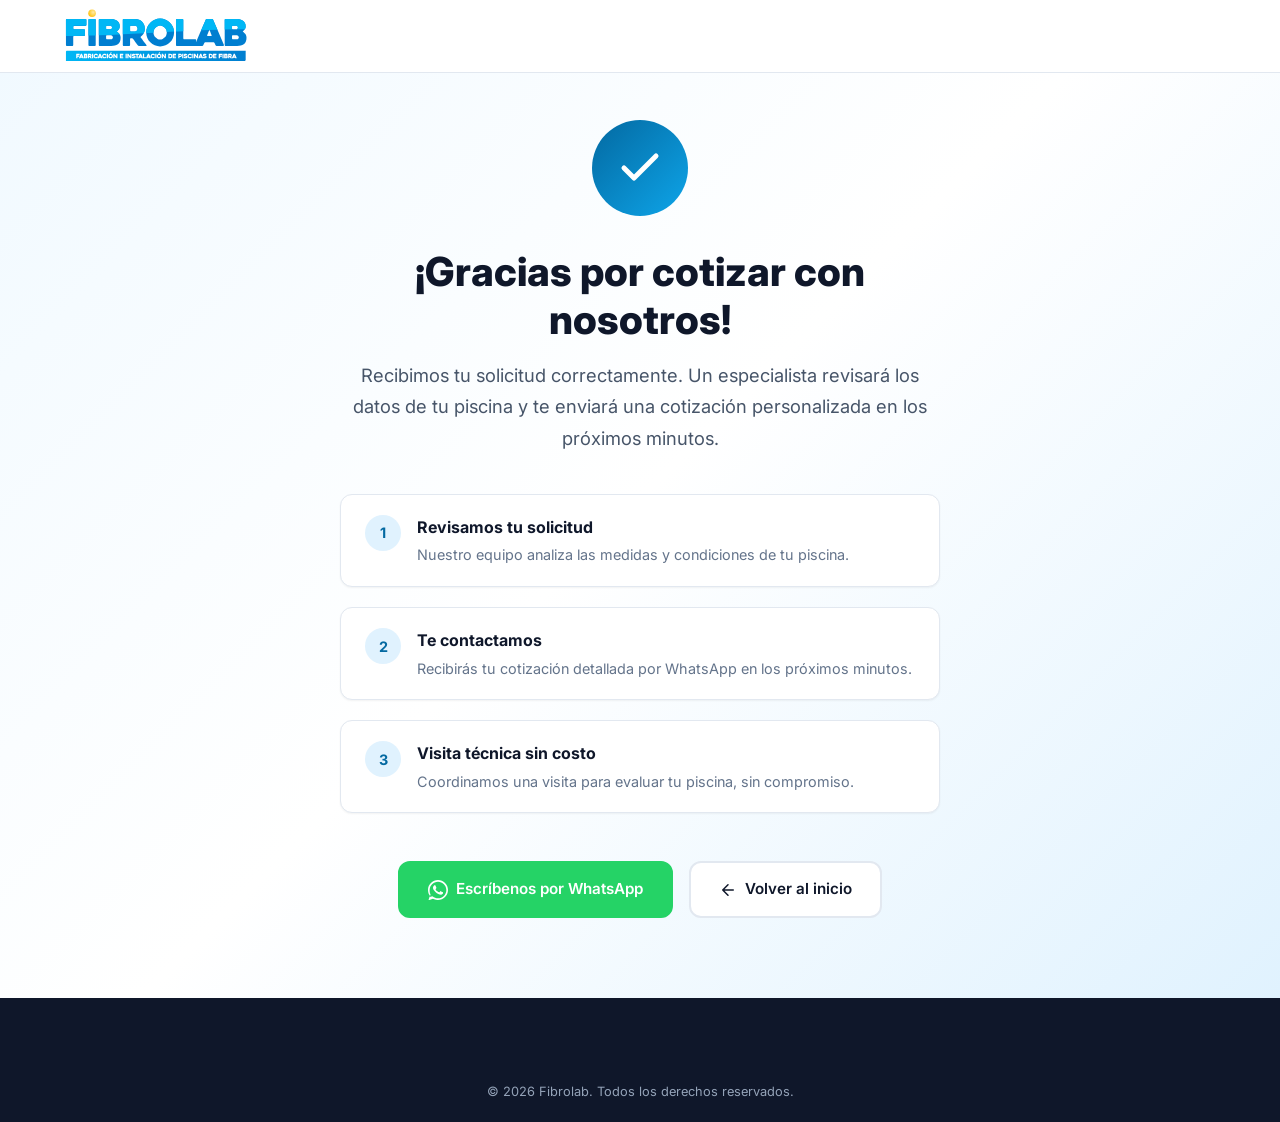
==== thank-you.html @ bc446728 "Add thank-you page and redirect form submission - Create thank-you.html with branded confirmation pa" ====
<!DOCTYPE html>
<html lang="es">
<head>
    <meta charset="UTF-8">
    <meta name="viewport" content="width=device-width, initial-scale=1.0">
    <title>Gracias por tu cotización | Fibrolab Chile</title>
    <meta name="robots" content="noindex, nofollow">

    <!-- Favicon -->
    <link rel="icon" type="image/svg+xml" href="logo.svg">

    <link rel="preconnect" href="https://fonts.googleapis.com">
    <link rel="preconnect" href="https://fonts.gstatic.com" crossorigin>
    <link href="https://fonts.googleapis.com/css2?family=Inter:wght@400;500;600;700;800;900&display=swap" rel="stylesheet">
    <link rel="stylesheet" href="styles.css">

    <style>
        .thank-you-page {
            min-height: 100vh;
            display: flex;
            flex-direction: column;
        }

        .thank-you-hero {
            flex: 1;
            display: flex;
            align-items: center;
            justify-content: center;
            padding: 120px 24px 80px;
            background: linear-gradient(135deg, var(--primary-50) 0%, var(--white) 50%, var(--primary-100) 100%);
            text-align: center;
        }

        .thank-you-content {
            max-width: 600px;
        }

        .thank-you-icon {
            width: 96px;
            height: 96px;
            background: linear-gradient(135deg, var(--primary), var(--primary-light));
            border-radius: 50%;
            display: flex;
            align-items: center;
            justify-content: center;
            margin: 0 auto 32px;
            animation: scaleIn 0.5s ease-out;
        }

        .thank-you-icon svg {
            width: 48px;
            height: 48px;
            color: var(--white);
        }

        .thank-you-content h1 {
            font-size: 2.5rem;
            font-weight: 800;
            color: var(--dark);
            margin-bottom: 16px;
            line-height: 1.2;
        }

        .thank-you-content .subtitle {
            font-size: 1.15rem;
            color: var(--gray-600);
            line-height: 1.7;
            margin-bottom: 40px;
        }

        .thank-you-steps {
            display: flex;
            flex-direction: column;
            gap: 20px;
            text-align: left;
            margin-bottom: 48px;
        }

        .thank-you-step {
            display: flex;
            align-items: flex-start;
            gap: 16px;
            background: var(--white);
            padding: 20px 24px;
            border-radius: var(--radius);
            box-shadow: var(--shadow-sm);
            border: 1px solid var(--gray-200);
        }

        .step-number {
            width: 36px;
            height: 36px;
            min-width: 36px;
            background: var(--primary-100);
            color: var(--primary);
            border-radius: 50%;
            display: flex;
            align-items: center;
            justify-content: center;
            font-weight: 700;
            font-size: 0.9rem;
        }

        .step-text h3 {
            font-size: 1rem;
            font-weight: 700;
            color: var(--dark);
            margin-bottom: 4px;
        }

        .step-text p {
            font-size: 0.9rem;
            color: var(--gray-500);
            line-height: 1.5;
        }

        .thank-you-actions {
            display: flex;
            gap: 16px;
            justify-content: center;
            flex-wrap: wrap;
        }

        .btn-outline {
            display: inline-flex;
            align-items: center;
            gap: 8px;
            padding: 14px 28px;
            border-radius: var(--radius);
            font-weight: 600;
            font-size: 0.95rem;
            text-decoration: none;
            transition: all 0.2s;
            border: 2px solid var(--gray-200);
            color: var(--dark);
            background: var(--white);
        }

        .btn-outline:hover {
            border-color: var(--primary);
            color: var(--primary);
            box-shadow: var(--shadow);
        }

        .btn-whatsapp {
            display: inline-flex;
            align-items: center;
            gap: 8px;
            padding: 14px 28px;
            border-radius: var(--radius);
            font-weight: 600;
            font-size: 0.95rem;
            text-decoration: none;
            transition: all 0.2s;
            background: #25D366;
            color: var(--white);
            border: 2px solid #25D366;
        }

        .btn-whatsapp:hover {
            background: #1fb855;
            border-color: #1fb855;
            box-shadow: var(--shadow);
        }

        @keyframes scaleIn {
            0% { transform: scale(0); opacity: 0; }
            100% { transform: scale(1); opacity: 1; }
        }

        @media (max-width: 768px) {
            .thank-you-hero { padding: 100px 20px 60px; }
            .thank-you-content h1 { font-size: 1.8rem; }
            .thank-you-content .subtitle { font-size: 1rem; }
            .thank-you-actions { flex-direction: column; }
            .thank-you-actions a { text-align: center; justify-content: center; }
        }
    </style>
</head>
<body>
    <div class="thank-you-page">
        <!-- Header -->
        <header class="header">
            <div class="container header-inner">
                <a href="/" class="logo">
                    <img src="logo.svg" alt="Fibrolab" class="logo-img">
                </a>
            </div>
        </header>

        <!-- Thank You Content -->
        <section class="thank-you-hero">
            <div class="thank-you-content">
                <div class="thank-you-icon">
                    <svg viewBox="0 0 24 24" fill="none" stroke="currentColor" stroke-width="2.5" stroke-linecap="round" stroke-linejoin="round">
                        <polyline points="20 6 9 17 4 12"/>
                    </svg>
                </div>

                <h1>¡Gracias por cotizar con nosotros!</h1>
                <p class="subtitle">Recibimos tu solicitud correctamente. Un especialista revisará los datos de tu piscina y te enviará una cotización personalizada en los próximos minutos.</p>

                <div class="thank-you-steps">
                    <div class="thank-you-step">
                        <div class="step-number">1</div>
                        <div class="step-text">
                            <h3>Revisamos tu solicitud</h3>
                            <p>Nuestro equipo analiza las medidas y condiciones de tu piscina.</p>
                        </div>
                    </div>
                    <div class="thank-you-step">
                        <div class="step-number">2</div>
                        <div class="step-text">
                            <h3>Te contactamos</h3>
                            <p>Recibirás tu cotización detallada por WhatsApp en los próximos minutos.</p>
                        </div>
                    </div>
                    <div class="thank-you-step">
                        <div class="step-number">3</div>
                        <div class="step-text">
                            <h3>Visita técnica sin costo</h3>
                            <p>Coordinamos una visita para evaluar tu piscina, sin compromiso.</p>
                        </div>
                    </div>
                </div>

                <div class="thank-you-actions">
                    <a href="https://wa.me/56982256792" target="_blank" rel="noopener" class="btn-whatsapp">
                        <svg width="20" height="20" viewBox="0 0 24 24" fill="currentColor"><path d="M17.472 14.382c-.297-.149-1.758-.867-2.03-.967-.273-.099-.471-.148-.67.15-.197.297-.767.966-.94 1.164-.173.199-.347.223-.644.075-.297-.15-1.255-.463-2.39-1.475-.883-.788-1.48-1.761-1.653-2.059-.173-.297-.018-.458.13-.606.134-.133.298-.347.446-.52.149-.174.198-.298.298-.497.099-.198.05-.371-.025-.52-.075-.149-.669-1.612-.916-2.207-.242-.579-.487-.5-.669-.51-.173-.008-.371-.01-.57-.01-.198 0-.52.074-.792.372-.272.297-1.04 1.016-1.04 2.479 0 1.462 1.065 2.875 1.213 3.074.149.198 2.096 3.2 5.077 4.487.709.306 1.262.489 1.694.625.712.227 1.36.195 1.871.118.571-.085 1.758-.719 2.006-1.413.248-.694.248-1.289.173-1.413-.074-.124-.272-.198-.57-.347z"/><path d="M12 0C5.373 0 0 5.373 0 12c0 2.625.846 5.059 2.284 7.034L.789 23.492a.5.5 0 00.611.611l4.458-1.495A11.952 11.952 0 0012 24c6.627 0 12-5.373 12-12S18.627 0 12 0zm0 22c-2.379 0-4.575-.83-6.3-2.213l-.44-.352-3.262 1.094 1.094-3.262-.352-.44A9.95 9.95 0 012 12C2 6.477 6.477 2 12 2s10 4.477 10 10-4.477 10-10 10z"/></svg>
                        Escríbenos por WhatsApp
                    </a>
                    <a href="/" class="btn-outline">
                        <svg width="18" height="18" viewBox="0 0 24 24" fill="none" stroke="currentColor" stroke-width="2" stroke-linecap="round" stroke-linejoin="round"><path d="M19 12H5M12 19l-7-7 7-7"/></svg>
                        Volver al inicio
                    </a>
                </div>
            </div>
        </section>

        <!-- Footer -->
        <footer class="footer">
            <div class="container">
                <div class="footer-bottom" style="border: none;">
                    <p>&copy; 2026 Fibrolab. Todos los derechos reservados.</p>
                </div>
            </div>
        </footer>
    </div>
</body>
</html>
---- styles.css ----
/* ===== Reset & Base ===== */
*, *::before, *::after {
    margin: 0;
    padding: 0;
    box-sizing: border-box;
}

:root {
    --primary: #0369a1;
    --primary-light: #0ea5e9;
    --primary-dark: #075985;
    --primary-50: #f0f9ff;
    --primary-100: #e0f2fe;
    --accent: #f97316;
    --accent-dark: #ea580c;
    --dark: #0f172a;
    --dark-light: #1e293b;
    --gray-50: #f8fafc;
    --gray-100: #f1f5f9;
    --gray-200: #e2e8f0;
    --gray-300: #cbd5e1;
    --gray-400: #94a3b8;
    --gray-500: #64748b;
    --gray-600: #475569;
    --gray-700: #334155;
    --gray-800: #1e293b;
    --white: #ffffff;
    --radius: 12px;
    --radius-lg: 20px;
    --shadow-sm: 0 1px 2px rgba(0,0,0,0.05);
    --shadow: 0 4px 6px -1px rgba(0,0,0,0.1), 0 2px 4px -2px rgba(0,0,0,0.1);
    --shadow-lg: 0 10px 15px -3px rgba(0,0,0,0.1), 0 4px 6px -4px rgba(0,0,0,0.1);
    --shadow-xl: 0 20px 25px -5px rgba(0,0,0,0.1), 0 8px 10px -6px rgba(0,0,0,0.1);
}

html {
    scroll-behavior: smooth;
    scroll-padding-top: 80px;
}

body {
    font-family: 'Inter', -apple-system, BlinkMacSystemFont, sans-serif;
    color: var(--dark);
    line-height: 1.6;
    background: var(--white);
    -webkit-font-smoothing: antialiased;
}

.container {
    max-width: 1200px;
    margin: 0 auto;
    padding: 0 24px;
}

img { max-width: 100%; height: auto; }
a { text-decoration: none; color: inherit; }

/* ===== Buttons ===== */
.btn {
    display: inline-flex;
    align-items: center;
    gap: 8px;
    padding: 14px 28px;
    background: var(--primary);
    color: var(--white);
    font-weight: 600;
    font-size: 0.95rem;
    border-radius: var(--radius);
    border: none;
    cursor: pointer;
    transition: all 0.2s ease;
    text-align: center;
    justify-content: center;
}

.btn:hover {
    background: var(--primary-dark);
    transform: translateY(-1px);
    box-shadow: var(--shadow-lg);
}

.btn-lg {
    padding: 16px 32px;
    font-size: 1.05rem;
}

.btn-sm {
    padding: 10px 20px;
    font-size: 0.875rem;
}

.btn-outline {
    background: transparent;
    border: 2px solid var(--white);
    color: var(--white);
}

.btn-outline:hover {
    background: rgba(255,255,255,0.1);
}

.btn-full { width: 100%; }

/* ===== Header ===== */
.header {
    position: fixed;
    top: 0;
    left: 0;
    right: 0;
    z-index: 100;
    background: rgba(255,255,255,0.95);
    backdrop-filter: blur(10px);
    border-bottom: 1px solid var(--gray-200);
    transition: box-shadow 0.3s;
}

.header.scrolled {
    box-shadow: var(--shadow);
}

.header-inner {
    display: flex;
    align-items: center;
    justify-content: space-between;
    height: 72px;
}

.logo {
    display: flex;
    align-items: center;
}

.logo-img {
    height: 56px;
    width: auto;
}

.logo-img-footer {
    height: 48px;
    filter: brightness(0) invert(1);
}

.nav {
    display: flex;
    align-items: center;
    gap: 32px;
}

.nav a {
    font-size: 0.9rem;
    font-weight: 500;
    color: var(--gray-600);
    transition: color 0.2s;
}

.nav a:hover {
    color: var(--primary);
}

.nav a.btn {
    color: var(--white);
}

.nav a.btn:hover {
    color: var(--white);
}

.mobile-menu-btn {
    display: none;
    flex-direction: column;
    gap: 5px;
    background: none;
    border: none;
    cursor: pointer;
    padding: 4px;
}

.mobile-menu-btn span {
    width: 24px;
    height: 2px;
    background: var(--dark);
    border-radius: 2px;
    transition: all 0.3s;
}

/* ===== Hero ===== */
.hero {
    position: relative;
    padding: 140px 0 80px;
    background: linear-gradient(135deg, var(--dark) 0%, var(--primary-dark) 100%);
    color: var(--white);
    overflow: hidden;
}

.hero-bg {
    position: absolute;
    inset: 0;
    background: url("data:image/svg+xml,%3Csvg width='60' height='60' viewBox='0 0 60 60' xmlns='http://www.w3.org/2000/svg'%3E%3Cg fill='none' fill-rule='evenodd'%3E%3Cg fill='%23ffffff' fill-opacity='0.03'%3E%3Ccircle cx='30' cy='30' r='2'/%3E%3C/g%3E%3C/g%3E%3C/svg%3E");
}

.hero-content {
    position: relative;
    max-width: 800px;
    text-align: center;
    margin: 0 auto;
}

.hero-badge {
    display: inline-flex;
    padding: 8px 20px;
    background: rgba(14,165,233,0.15);
    border: 1px solid rgba(14,165,233,0.3);
    border-radius: 100px;
    font-size: 0.85rem;
    font-weight: 600;
    color: var(--primary-light);
    margin-bottom: 24px;
}

.hero h1 {
    font-size: clamp(2.2rem, 5vw, 3.5rem);
    font-weight: 800;
    line-height: 1.15;
    margin-bottom: 20px;
    letter-spacing: -1px;
}

.highlight {
    background: linear-gradient(135deg, var(--primary-light), #38bdf8);
    -webkit-background-clip: text;
    -webkit-text-fill-color: transparent;
    background-clip: text;
}

.hero-subtitle {
    font-size: 1.15rem;
    color: rgba(255,255,255,0.8);
    max-width: 600px;
    margin: 0 auto 32px;
    line-height: 1.7;
}

.hero-ctas {
    display: flex;
    gap: 16px;
    justify-content: center;
    margin-bottom: 40px;
    flex-wrap: wrap;
}

.hero-trust {
    display: flex;
    gap: 32px;
    justify-content: center;
    flex-wrap: wrap;
}

.trust-item {
    display: flex;
    align-items: center;
    gap: 8px;
    font-size: 0.9rem;
    color: rgba(255,255,255,0.7);
}

.trust-item svg {
    color: var(--primary-light);
}

/* ===== Section Styles ===== */
.section-label {
    display: inline-block;
    font-size: 0.8rem;
    font-weight: 700;
    text-transform: uppercase;
    letter-spacing: 2px;
    color: var(--primary);
    margin-bottom: 12px;
}

.section-title {
    font-size: clamp(1.8rem, 3.5vw, 2.5rem);
    font-weight: 800;
    line-height: 1.2;
    margin-bottom: 16px;
    letter-spacing: -0.5px;
}

.section-subtitle {
    font-size: 1.05rem;
    color: var(--gray-500);
    max-width: 600px;
    margin: 0 auto;
}

/* ===== Problems ===== */
.problems {
    padding: 80px 0;
    background: var(--gray-50);
    text-align: center;
}

.problems-grid {
    display: grid;
    grid-template-columns: repeat(4, 1fr);
    gap: 24px;
    margin-top: 48px;
}

.problem-card {
    background: var(--white);
    padding: 32px 24px;
    border-radius: var(--radius);
    border: 1px solid var(--gray-200);
    transition: transform 0.2s, box-shadow 0.2s;
}

.problem-card:hover {
    transform: translateY(-4px);
    box-shadow: var(--shadow-lg);
}

.problem-icon {
    font-size: 2rem;
    margin-bottom: 16px;
}

.problem-card h3 {
    font-size: 1.05rem;
    font-weight: 700;
    margin-bottom: 8px;
}

.problem-card p {
    font-size: 0.9rem;
    color: var(--gray-500);
    line-height: 1.6;
}

/* ===== Solution ===== */
.solution {
    padding: 80px 0;
}

.solution-inner {
    display: grid;
    grid-template-columns: 1fr 1fr;
    gap: 64px;
    align-items: center;
}

.solution-desc {
    font-size: 1.05rem;
    color: var(--gray-500);
    margin-bottom: 28px;
    line-height: 1.7;
}

.solution-list {
    list-style: none;
    display: flex;
    flex-direction: column;
    gap: 16px;
    margin-bottom: 32px;
}

.solution-list li {
    display: flex;
    align-items: center;
    gap: 12px;
    font-size: 0.95rem;
    font-weight: 500;
}

.solution-list li svg {
    flex-shrink: 0;
}

/* Before/After */
.before-after {
    display: flex;
    align-items: center;
    gap: 16px;
}

.ba-card {
    flex: 1;
    padding: 28px 20px;
    border-radius: var(--radius);
    text-align: center;
}

.ba-card.before {
    background: #fef2f2;
    border: 1px solid #fecaca;
}

.ba-card.after {
    background: var(--primary-50);
    border: 1px solid #bae6fd;
}

.ba-label {
    font-size: 0.7rem;
    font-weight: 800;
    letter-spacing: 2px;
    margin-bottom: 16px;
    color: var(--gray-500);
}

.ba-content {
    display: flex;
    flex-direction: column;
    gap: 8px;
}

.ba-content span {
    font-size: 0.85rem;
    font-weight: 500;
    color: var(--gray-600);
}

.ba-icon {
    font-size: 1.8rem;
    font-weight: 800;
    margin-bottom: 8px;
}

.before .ba-icon { color: #ef4444; }
.after .ba-icon { color: #22c55e; }

.ba-arrow {
    font-size: 1.5rem;
    color: var(--gray-400);
    font-weight: 700;
    flex-shrink: 0;
}

/* ===== Gallery ===== */
.gallery {
    padding: 80px 0;
    text-align: center;
}

.gallery-grid {
    display: grid;
    grid-template-columns: repeat(3, 1fr);
    gap: 16px;
    margin-top: 48px;
}

.gallery-item {
    border-radius: var(--radius);
    overflow: hidden;
    aspect-ratio: 4/3;
    cursor: pointer;
    position: relative;
}

.gallery-item img {
    width: 100%;
    height: 100%;
    object-fit: cover;
    transition: transform 0.4s ease;
}

.gallery-item:hover img {
    transform: scale(1.05);
}

.gallery-item::after {
    content: '';
    position: absolute;
    inset: 0;
    background: linear-gradient(to top, rgba(0,0,0,0.3) 0%, transparent 50%);
    opacity: 0;
    transition: opacity 0.3s;
}

.gallery-item:hover::after {
    opacity: 1;
}

.gallery-cta {
    margin-top: 40px;
}

/* Gallery Lightbox */
.lightbox {
    display: none;
    position: fixed;
    inset: 0;
    background: rgba(0,0,0,0.9);
    z-index: 200;
    align-items: center;
    justify-content: center;
    padding: 24px;
}

.lightbox.active {
    display: flex;
}

.lightbox img {
    max-width: 90%;
    max-height: 85vh;
    border-radius: var(--radius);
    object-fit: contain;
}

.lightbox-close {
    position: absolute;
    top: 20px;
    right: 24px;
    width: 44px;
    height: 44px;
    background: rgba(255,255,255,0.1);
    border: none;
    border-radius: 50%;
    color: white;
    font-size: 1.5rem;
    cursor: pointer;
    display: flex;
    align-items: center;
    justify-content: center;
    transition: background 0.2s;
}

.lightbox-close:hover {
    background: rgba(255,255,255,0.2);
}

.lightbox-nav {
    position: absolute;
    top: 50%;
    transform: translateY(-50%);
    width: 48px;
    height: 48px;
    background: rgba(255,255,255,0.1);
    border: none;
    border-radius: 50%;
    color: white;
    font-size: 1.5rem;
    cursor: pointer;
    display: flex;
    align-items: center;
    justify-content: center;
    transition: background 0.2s;
}

.lightbox-nav:hover {
    background: rgba(255,255,255,0.2);
}

.lightbox-prev { left: 24px; }
.lightbox-next { right: 24px; }

@media (max-width: 768px) {
    .gallery-grid { grid-template-columns: repeat(2, 1fr); }
    .lightbox-nav { display: none; }
}

@media (max-width: 480px) {
    .gallery-grid { grid-template-columns: 1fr; }
}

/* ===== Benefits ===== */
.benefits {
    padding: 80px 0;
    background: var(--gray-50);
    text-align: center;
}

.benefits-grid {
    display: grid;
    grid-template-columns: repeat(3, 1fr);
    gap: 24px;
    margin-top: 48px;
}

.benefit-card {
    background: var(--white);
    padding: 36px 28px;
    border-radius: var(--radius);
    border: 1px solid var(--gray-200);
    text-align: left;
    transition: transform 0.2s, box-shadow 0.2s;
}

.benefit-card:hover {
    transform: translateY(-4px);
    box-shadow: var(--shadow-lg);
}

.benefit-icon {
    width: 56px;
    height: 56px;
    display: flex;
    align-items: center;
    justify-content: center;
    background: var(--primary-50);
    border-radius: 12px;
    color: var(--primary);
    margin-bottom: 20px;
}

.benefit-card h3 {
    font-size: 1.1rem;
    font-weight: 700;
    margin-bottom: 8px;
}

.benefit-card p {
    font-size: 0.9rem;
    color: var(--gray-500);
    line-height: 1.6;
}

/* ===== Process ===== */
.process {
    padding: 80px 0;
    text-align: center;
}

.process-timeline {
    max-width: 700px;
    margin: 48px auto 0;
    text-align: left;
}

.process-step {
    display: flex;
    gap: 24px;
    padding-bottom: 32px;
    position: relative;
}

.process-step:not(:last-child)::before {
    content: '';
    position: absolute;
    left: 23px;
    top: 48px;
    bottom: 0;
    width: 2px;
    background: var(--gray-200);
}

.step-number {
    width: 48px;
    height: 48px;
    min-width: 48px;
    background: var(--primary);
    color: var(--white);
    border-radius: 50%;
    display: flex;
    align-items: center;
    justify-content: center;
    font-weight: 800;
    font-size: 1.1rem;
    position: relative;
    z-index: 1;
}

.step-content h3 {
    font-size: 1.05rem;
    font-weight: 700;
    margin-bottom: 4px;
    padding-top: 2px;
}

.step-content p {
    font-size: 0.9rem;
    color: var(--gray-500);
    line-height: 1.6;
}

.process-cta {
    margin-top: 40px;
}

/* ===== Stats ===== */
.stats {
    padding: 60px 0;
    background: linear-gradient(135deg, var(--primary) 0%, var(--primary-dark) 100%);
    color: var(--white);
}

.stats-grid {
    display: grid;
    grid-template-columns: repeat(4, 1fr);
    gap: 32px;
    text-align: center;
}

.stat-number {
    font-size: 3rem;
    font-weight: 900;
    line-height: 1;
    margin-bottom: 4px;
}

.stat-label {
    font-size: 0.9rem;
    opacity: 0.8;
    font-weight: 500;
}

/* ===== Testimonials ===== */
.testimonials {
    padding: 80px 0;
    text-align: center;
}

.testimonials-grid {
    display: grid;
    grid-template-columns: repeat(3, 1fr);
    gap: 24px;
    margin-top: 48px;
}

.testimonial-card {
    background: var(--white);
    padding: 32px;
    border-radius: var(--radius);
    border: 1px solid var(--gray-200);
    text-align: left;
}

.stars {
    color: #f59e0b;
    font-size: 1.1rem;
    margin-bottom: 16px;
    letter-spacing: 2px;
}

.testimonial-card p {
    font-size: 0.95rem;
    color: var(--gray-600);
    line-height: 1.7;
    margin-bottom: 20px;
    font-style: italic;
}

.testimonial-author {
    display: flex;
    align-items: center;
    gap: 12px;
}

.author-avatar {
    width: 44px;
    height: 44px;
    border-radius: 50%;
    background: var(--primary-100);
    color: var(--primary);
    display: flex;
    align-items: center;
    justify-content: center;
    font-weight: 700;
    font-size: 0.85rem;
}

.testimonial-author strong {
    display: block;
    font-size: 0.9rem;
}

.testimonial-author span {
    font-size: 0.8rem;
    color: var(--gray-400);
}

/* ===== FAQ ===== */
.faq {
    padding: 80px 0;
    background: var(--gray-50);
    text-align: center;
}

.faq-list {
    max-width: 700px;
    margin: 48px auto 0;
    text-align: left;
}

.faq-item {
    border-bottom: 1px solid var(--gray-200);
}

.faq-question {
    width: 100%;
    display: flex;
    align-items: center;
    justify-content: space-between;
    gap: 16px;
    padding: 20px 0;
    background: none;
    border: none;
    cursor: pointer;
    font-size: 1rem;
    font-weight: 600;
    color: var(--dark);
    text-align: left;
    font-family: inherit;
    transition: color 0.2s;
}

.faq-question:hover {
    color: var(--primary);
}

.faq-question svg {
    flex-shrink: 0;
    transition: transform 0.3s;
    color: var(--gray-400);
}

.faq-item.active .faq-question svg {
    transform: rotate(180deg);
}

.faq-answer {
    max-height: 0;
    overflow: hidden;
    transition: max-height 0.3s ease;
}

.faq-answer p {
    padding: 0 0 20px;
    font-size: 0.9rem;
    color: var(--gray-500);
    line-height: 1.7;
}

.faq-item.active .faq-answer {
    max-height: 200px;
}

/* ===== Financing ===== */
.financing {
    padding: 80px 0;
}

.financing-inner {
    display: grid;
    grid-template-columns: 1fr 1fr;
    gap: 48px;
    align-items: center;
}

.financing-text h2 {
    font-size: clamp(1.6rem, 3vw, 2.2rem);
    font-weight: 800;
    margin-bottom: 16px;
    letter-spacing: -0.5px;
}

.financing-text p {
    font-size: 1rem;
    color: var(--gray-500);
    line-height: 1.7;
}

.financing-options {
    display: flex;
    flex-direction: column;
    gap: 16px;
}

.financing-card {
    padding: 28px;
    border-radius: var(--radius);
    border: 1px solid var(--gray-200);
    background: var(--white);
}

.financing-card.featured {
    border-color: var(--primary);
    background: var(--primary-50);
    position: relative;
}

.financing-card-header {
    font-size: 0.85rem;
    font-weight: 700;
    text-transform: uppercase;
    letter-spacing: 1px;
    color: var(--primary);
    margin-bottom: 4px;
}

.financing-card-logo {
    margin-bottom: 4px;
}

.salvum-logo {
    height: 40px;
    width: auto;
}

.financing-detail {
    font-size: 1.5rem;
    font-weight: 800;
    color: var(--dark);
    margin-bottom: 8px;
}

.financing-card p {
    font-size: 0.9rem;
    color: var(--gray-500);
}

/* ===== Contact ===== */
.contact {
    padding: 80px 0;
    background: var(--gray-50);
}

.contact-inner {
    display: grid;
    grid-template-columns: 1fr 1fr;
    gap: 64px;
    align-items: start;
}

.contact-text h2 {
    font-size: clamp(1.6rem, 3vw, 2.2rem);
    font-weight: 800;
    margin-bottom: 16px;
    letter-spacing: -0.5px;
}

.contact-text > p {
    font-size: 1rem;
    color: var(--gray-500);
    line-height: 1.7;
    margin-bottom: 28px;
}

.contact-benefits {
    display: flex;
    flex-direction: column;
    gap: 12px;
    margin-bottom: 32px;
}

.contact-benefit {
    display: flex;
    align-items: center;
    gap: 10px;
    font-size: 0.95rem;
    font-weight: 500;
}

.contact-direct {
    padding-top: 24px;
    border-top: 1px solid var(--gray-200);
}

.contact-direct p {
    margin-bottom: 8px;
    font-size: 0.9rem;
}

.contact-phone {
    display: flex;
    align-items: center;
    gap: 8px;
    font-size: 1.1rem;
    font-weight: 700;
    color: var(--primary);
    margin-bottom: 4px;
}

.contact-email {
    font-size: 0.9rem;
    color: var(--gray-500);
}

.contact-email:hover {
    color: var(--primary);
}

/* Form */
.contact-form-wrapper {
    background: var(--white);
    padding: 36px;
    border-radius: var(--radius-lg);
    border: 1px solid var(--gray-200);
    box-shadow: var(--shadow-xl);
}

.contact-form {
    display: flex;
    flex-direction: column;
    gap: 18px;
}

.form-row {
    display: grid;
    grid-template-columns: 1fr 1fr;
    gap: 16px;
}

.form-group {
    display: flex;
    flex-direction: column;
    gap: 6px;
}

.form-group label {
    font-size: 0.85rem;
    font-weight: 600;
    color: var(--gray-700);
}

.form-group input,
.form-group select,
.form-group textarea {
    padding: 12px 16px;
    border: 1px solid var(--gray-300);
    border-radius: 8px;
    font-size: 0.95rem;
    font-family: inherit;
    background: var(--white);
    transition: border-color 0.2s, box-shadow 0.2s;
    color: var(--dark);
}

.form-group input:focus,
.form-group select:focus,
.form-group textarea:focus {
    outline: none;
    border-color: var(--primary-light);
    box-shadow: 0 0 0 3px rgba(14,165,233,0.15);
}

.form-group textarea {
    resize: vertical;
    min-height: 80px;
}

.form-disclaimer {
    font-size: 0.78rem;
    color: var(--gray-400);
    text-align: center;
}

/* ===== Footer ===== */
.footer {
    padding: 64px 0 0;
    background: var(--dark);
    color: var(--gray-400);
}

.footer-inner {
    display: grid;
    grid-template-columns: 1.5fr 1fr 1fr 1fr;
    gap: 48px;
    padding-bottom: 48px;
    border-bottom: 1px solid var(--gray-800);
}

.footer-brand .logo {
    margin-bottom: 12px;
    display: inline-flex;
}

.footer-brand p {
    font-size: 0.9rem;
    line-height: 1.6;
    margin-bottom: 16px;
    max-width: 240px;
}

.footer-social {
    display: flex;
    gap: 12px;
}

.footer-social a {
    width: 40px;
    height: 40px;
    border-radius: 8px;
    background: var(--dark-light);
    display: flex;
    align-items: center;
    justify-content: center;
    color: var(--gray-400);
    transition: background 0.2s, color 0.2s;
}

.footer-social a:hover {
    background: var(--primary);
    color: var(--white);
}

.footer-links h4 {
    color: var(--white);
    font-size: 0.85rem;
    font-weight: 700;
    text-transform: uppercase;
    letter-spacing: 1px;
    margin-bottom: 16px;
}

.footer-links a,
.footer-links p {
    display: block;
    font-size: 0.9rem;
    margin-bottom: 10px;
    transition: color 0.2s;
}

.footer-links a:hover {
    color: var(--primary-light);
}

.footer-salvum-logo {
    height: 44px;
    width: auto;
    margin-top: 8px;
    opacity: 0.9;
}

.footer-bottom {
    padding: 20px 0;
    text-align: center;
    font-size: 0.8rem;
}

/* ===== WhatsApp Float ===== */
.whatsapp-float {
    position: fixed;
    bottom: 24px;
    right: 24px;
    width: 60px;
    height: 60px;
    background: #25D366;
    border-radius: 50%;
    display: flex;
    align-items: center;
    justify-content: center;
    box-shadow: 0 4px 12px rgba(37,211,102,0.4);
    z-index: 99;
    transition: transform 0.2s, box-shadow 0.2s;
    animation: pulse-whatsapp 2s infinite;
}

.whatsapp-float:hover {
    transform: scale(1.1);
    box-shadow: 0 6px 20px rgba(37,211,102,0.5);
}

@keyframes pulse-whatsapp {
    0%, 100% { box-shadow: 0 4px 12px rgba(37,211,102,0.4); }
    50% { box-shadow: 0 4px 24px rgba(37,211,102,0.6); }
}

/* ===== Mobile Nav ===== */
.mobile-nav {
    display: none;
    position: fixed;
    top: 72px;
    left: 0;
    right: 0;
    background: var(--white);
    border-bottom: 1px solid var(--gray-200);
    padding: 16px 24px;
    flex-direction: column;
    gap: 12px;
    z-index: 99;
    box-shadow: var(--shadow-lg);
}

.mobile-nav.active {
    display: flex;
}

.mobile-nav a {
    padding: 12px 0;
    font-size: 1rem;
    font-weight: 500;
    color: var(--gray-600);
    border-bottom: 1px solid var(--gray-100);
}

/* ===== Form Success State ===== */
.form-success {
    display: none;
    text-align: center;
    padding: 40px 20px;
}

.form-success.active {
    display: block;
}

.form-success-icon {
    width: 64px;
    height: 64px;
    background: #dcfce7;
    border-radius: 50%;
    display: flex;
    align-items: center;
    justify-content: center;
    margin: 0 auto 20px;
    font-size: 2rem;
}

.form-success h3 {
    font-size: 1.3rem;
    font-weight: 700;
    margin-bottom: 8px;
}

.form-success p {
    font-size: 0.95rem;
    color: var(--gray-500);
}

/* ===== Animations ===== */
.fade-in {
    opacity: 0;
    transform: translateY(24px);
    transition: opacity 0.6s ease, transform 0.6s ease;
}

.fade-in.visible {
    opacity: 1;
    transform: translateY(0);
}

/* ===== Responsive ===== */
@media (max-width: 1024px) {
    .problems-grid { grid-template-columns: repeat(2, 1fr); }
    .benefits-grid { grid-template-columns: repeat(2, 1fr); }
    .testimonials-grid { grid-template-columns: repeat(2, 1fr); }
    .stats-grid { grid-template-columns: repeat(2, 1fr); gap: 24px; }
    .footer-inner { grid-template-columns: repeat(2, 1fr); gap: 32px; }
}

@media (max-width: 768px) {
    .nav { display: none; }
    .mobile-menu-btn { display: flex; }

    .hero { padding: 120px 0 60px; }
    .hero h1 { font-size: 2rem; }
    .hero-subtitle { font-size: 1rem; }
    .hero-ctas { flex-direction: column; align-items: center; }
    .hero-ctas .btn { width: 100%; max-width: 320px; }
    .hero-trust { flex-direction: column; align-items: center; gap: 12px; }

    .problems-grid { grid-template-columns: 1fr; }

    .solution-inner { grid-template-columns: 1fr; gap: 40px; }
    .solution-visual { order: -1; }

    .benefits-grid { grid-template-columns: 1fr; }

    .stats-grid { grid-template-columns: repeat(2, 1fr); }
    .stat-number { font-size: 2.2rem; }

    .testimonials-grid { grid-template-columns: 1fr; }

    .financing-inner { grid-template-columns: 1fr; }

    .contact-inner { grid-template-columns: 1fr; }
    .contact-form-wrapper { padding: 24px; }
    .form-row { grid-template-columns: 1fr; }

    .footer-inner { grid-template-columns: 1fr; gap: 32px; }

    .before-after { flex-direction: column; }
    .ba-arrow { transform: rotate(90deg); }
}

@media (max-width: 480px) {
    .container { padding: 0 16px; }
    .hero h1 { font-size: 1.75rem; }
    .section-title { font-size: 1.5rem; }
}

/* Mobile Sticky CTA */
.mobile-sticky-cta {
    display: none;
}

@media (max-width: 768px) {
    .mobile-sticky-cta {
        display: block;
        position: fixed;
        bottom: 0;
        left: 0;
        right: 0;
        z-index: 999;
        padding: 12px 16px;
        background: rgba(255, 255, 255, 0.95);
        backdrop-filter: blur(10px);
        -webkit-backdrop-filter: blur(10px);
        box-shadow: 0 -4px 20px rgba(0, 0, 0, 0.1);
        transition: transform 0.3s ease;
    }

    .mobile-sticky-cta.hidden {
        transform: translateY(100%);
    }

    .mobile-sticky-cta .btn {
        width: 100%;
        padding: 14px 24px;
        font-size: 1rem;
        font-weight: 700;
    }

    /* Ajustar WhatsApp float para no chocar con sticky CTA */
    .whatsapp-float {
        bottom: 80px;
    }
}
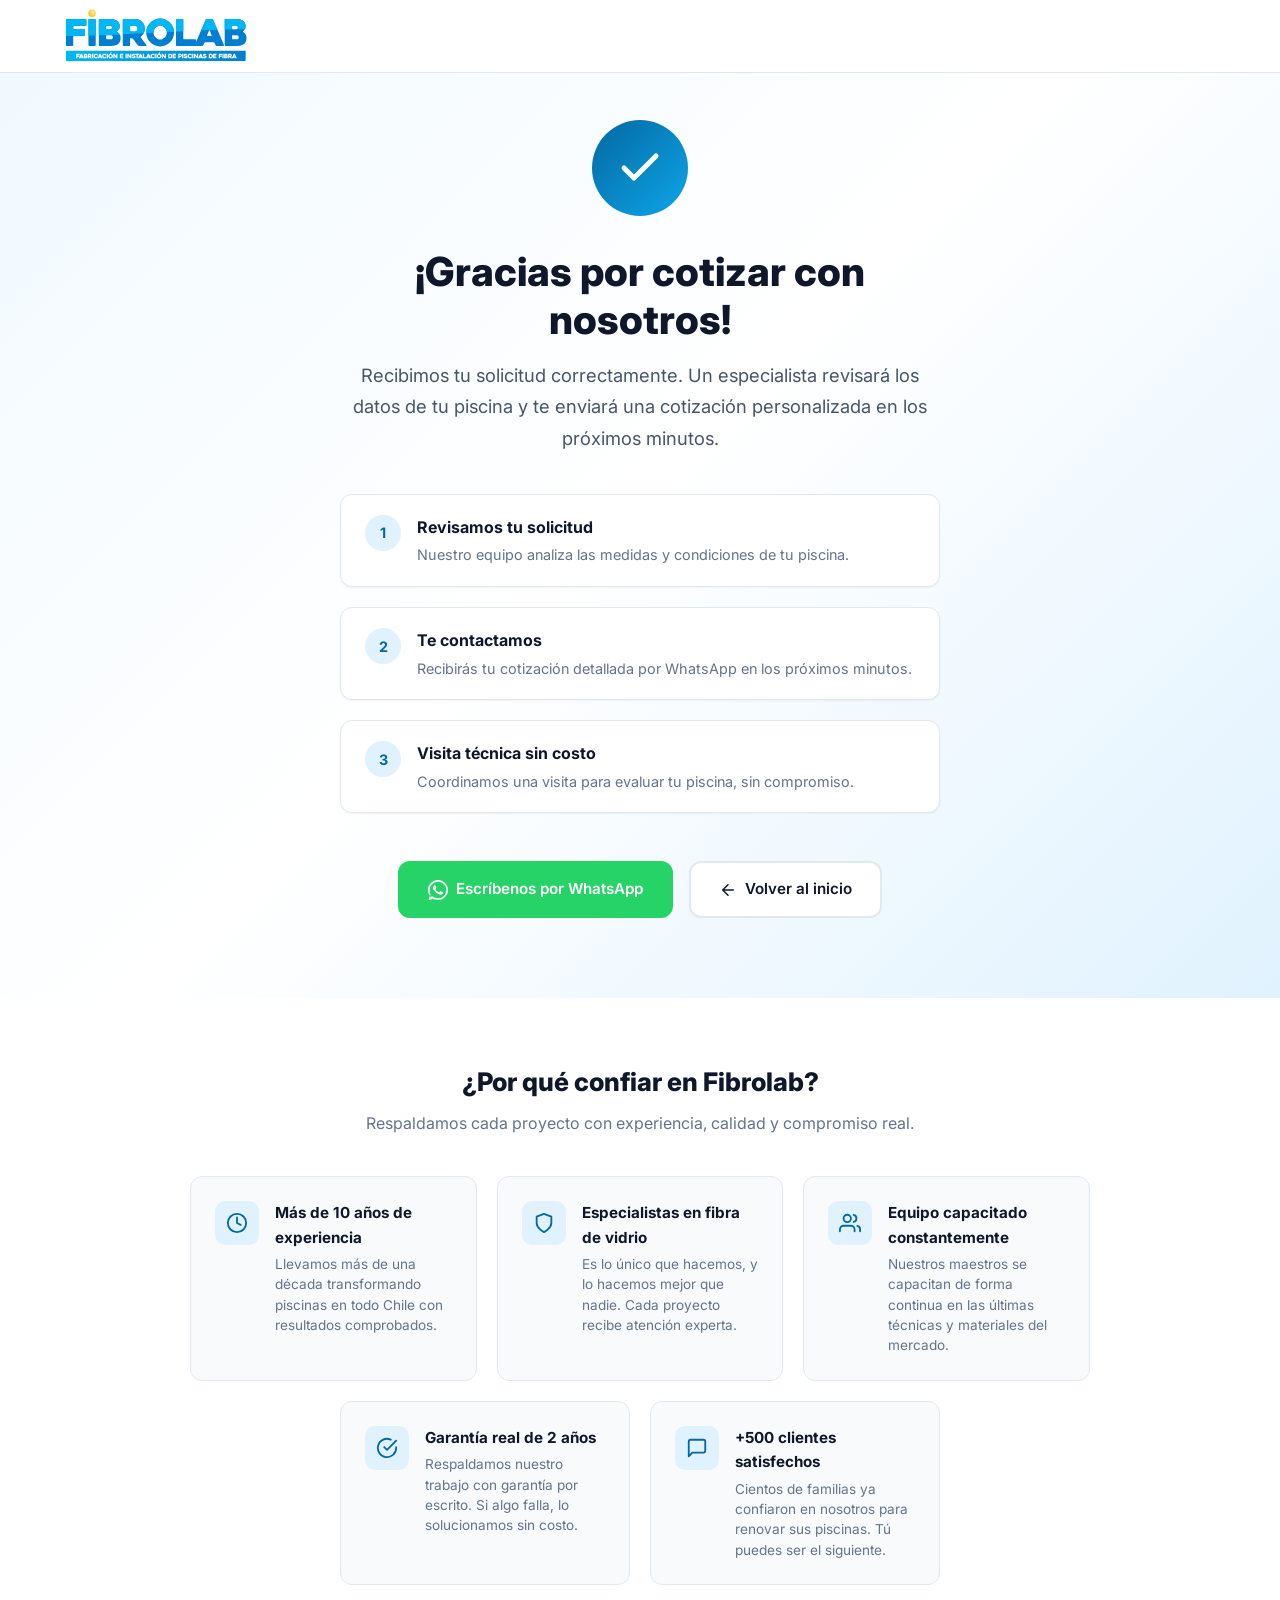
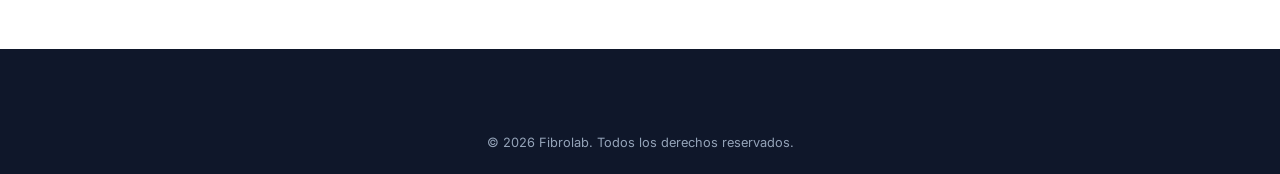
==== commit 5eedec24: "Add trust reasons section to thank-you page 5 reasons to trust Fibrolab: 10+ years experience, fiber" ====
--- a/thank-you.html
+++ b/thank-you.html
@@ -161,6 +161,101 @@
             background: #1fb855;
             border-color: #1fb855;
             box-shadow: var(--shadow);
+        }
+
+        /* Trust Section */
+        .trust-section {
+            padding: 64px 24px;
+            background: var(--white);
+        }
+
+        .trust-inner {
+            max-width: 900px;
+            margin: 0 auto;
+        }
+
+        .trust-section h2 {
+            text-align: center;
+            font-size: 1.6rem;
+            font-weight: 800;
+            color: var(--dark);
+            margin-bottom: 8px;
+        }
+
+        .trust-section .trust-subtitle {
+            text-align: center;
+            color: var(--gray-500);
+            font-size: 1rem;
+            margin-bottom: 40px;
+        }
+
+        .trust-grid {
+            display: grid;
+            grid-template-columns: repeat(3, 1fr);
+            gap: 20px;
+        }
+
+        .trust-grid .trust-card:nth-child(4),
+        .trust-grid .trust-card:nth-child(5) {
+            grid-column: span 1;
+        }
+
+        /* Center last row with 2 items */
+        .trust-grid-bottom {
+            display: grid;
+            grid-template-columns: repeat(2, 1fr);
+            gap: 20px;
+            max-width: 600px;
+            margin: 20px auto 0;
+        }
+
+        .trust-card {
+            background: var(--gray-50);
+            border: 1px solid var(--gray-200);
+            border-radius: var(--radius);
+            padding: 24px;
+            display: flex;
+            align-items: flex-start;
+            gap: 16px;
+            transition: box-shadow 0.2s, border-color 0.2s;
+        }
+
+        .trust-card:hover {
+            box-shadow: var(--shadow);
+            border-color: var(--primary-light);
+        }
+
+        .trust-card-icon {
+            width: 44px;
+            height: 44px;
+            min-width: 44px;
+            background: var(--primary-100);
+            border-radius: 10px;
+            display: flex;
+            align-items: center;
+            justify-content: center;
+            color: var(--primary);
+        }
+
+        .trust-card-text h3 {
+            font-size: 0.95rem;
+            font-weight: 700;
+            color: var(--dark);
+            margin-bottom: 4px;
+        }
+
+        .trust-card-text p {
+            font-size: 0.85rem;
+            color: var(--gray-500);
+            line-height: 1.5;
+        }
+
+        @media (max-width: 768px) {
+            .trust-grid, .trust-grid-bottom {
+                grid-template-columns: 1fr;
+                max-width: 100%;
+            }
+            .trust-section h2 { font-size: 1.3rem; }
         }
 
         @keyframes scaleIn {
@@ -237,6 +332,64 @@
             </div>
         </section>
 
+        <!-- Trust Section -->
+        <section class="trust-section">
+            <div class="trust-inner">
+                <h2>¿Por qué confiar en Fibrolab?</h2>
+                <p class="trust-subtitle">Respaldamos cada proyecto con experiencia, calidad y compromiso real.</p>
+
+                <div class="trust-grid">
+                    <div class="trust-card">
+                        <div class="trust-card-icon">
+                            <svg width="22" height="22" viewBox="0 0 24 24" fill="none" stroke="currentColor" stroke-width="2" stroke-linecap="round" stroke-linejoin="round"><circle cx="12" cy="12" r="10"/><polyline points="12 6 12 12 16 14"/></svg>
+                        </div>
+                        <div class="trust-card-text">
+                            <h3>Más de 10 años de experiencia</h3>
+                            <p>Llevamos más de una década transformando piscinas en todo Chile con resultados comprobados.</p>
+                        </div>
+                    </div>
+                    <div class="trust-card">
+                        <div class="trust-card-icon">
+                            <svg width="22" height="22" viewBox="0 0 24 24" fill="none" stroke="currentColor" stroke-width="2" stroke-linecap="round" stroke-linejoin="round"><path d="M12 22s8-4 8-10V5l-8-3-8 3v7c0 6 8 10 8 10z"/></svg>
+                        </div>
+                        <div class="trust-card-text">
+                            <h3>Especialistas en fibra de vidrio</h3>
+                            <p>Es lo único que hacemos, y lo hacemos mejor que nadie. Cada proyecto recibe atención experta.</p>
+                        </div>
+                    </div>
+                    <div class="trust-card">
+                        <div class="trust-card-icon">
+                            <svg width="22" height="22" viewBox="0 0 24 24" fill="none" stroke="currentColor" stroke-width="2" stroke-linecap="round" stroke-linejoin="round"><path d="M17 21v-2a4 4 0 00-4-4H5a4 4 0 00-4 4v2"/><circle cx="9" cy="7" r="4"/><path d="M23 21v-2a4 4 0 00-3-3.87M16 3.13a4 4 0 010 7.75"/></svg>
+                        </div>
+                        <div class="trust-card-text">
+                            <h3>Equipo capacitado constantemente</h3>
+                            <p>Nuestros maestros se capacitan de forma continua en las últimas técnicas y materiales del mercado.</p>
+                        </div>
+                    </div>
+                </div>
+                <div class="trust-grid-bottom">
+                    <div class="trust-card">
+                        <div class="trust-card-icon">
+                            <svg width="22" height="22" viewBox="0 0 24 24" fill="none" stroke="currentColor" stroke-width="2" stroke-linecap="round" stroke-linejoin="round"><path d="M22 11.08V12a10 10 0 11-5.93-9.14"/><polyline points="22 4 12 14.01 9 11.01"/></svg>
+                        </div>
+                        <div class="trust-card-text">
+                            <h3>Garantía real de 2 años</h3>
+                            <p>Respaldamos nuestro trabajo con garantía por escrito. Si algo falla, lo solucionamos sin costo.</p>
+                        </div>
+                    </div>
+                    <div class="trust-card">
+                        <div class="trust-card-icon">
+                            <svg width="22" height="22" viewBox="0 0 24 24" fill="none" stroke="currentColor" stroke-width="2" stroke-linecap="round" stroke-linejoin="round"><path d="M21 15a2 2 0 01-2 2H7l-4 4V5a2 2 0 012-2h14a2 2 0 012 2z"/></svg>
+                        </div>
+                        <div class="trust-card-text">
+                            <h3>+500 clientes satisfechos</h3>
+                            <p>Cientos de familias ya confiaron en nosotros para renovar sus piscinas. Tú puedes ser el siguiente.</p>
+                        </div>
+                    </div>
+                </div>
+            </div>
+        </section>
+
         <!-- Footer -->
         <footer class="footer">
             <div class="container">
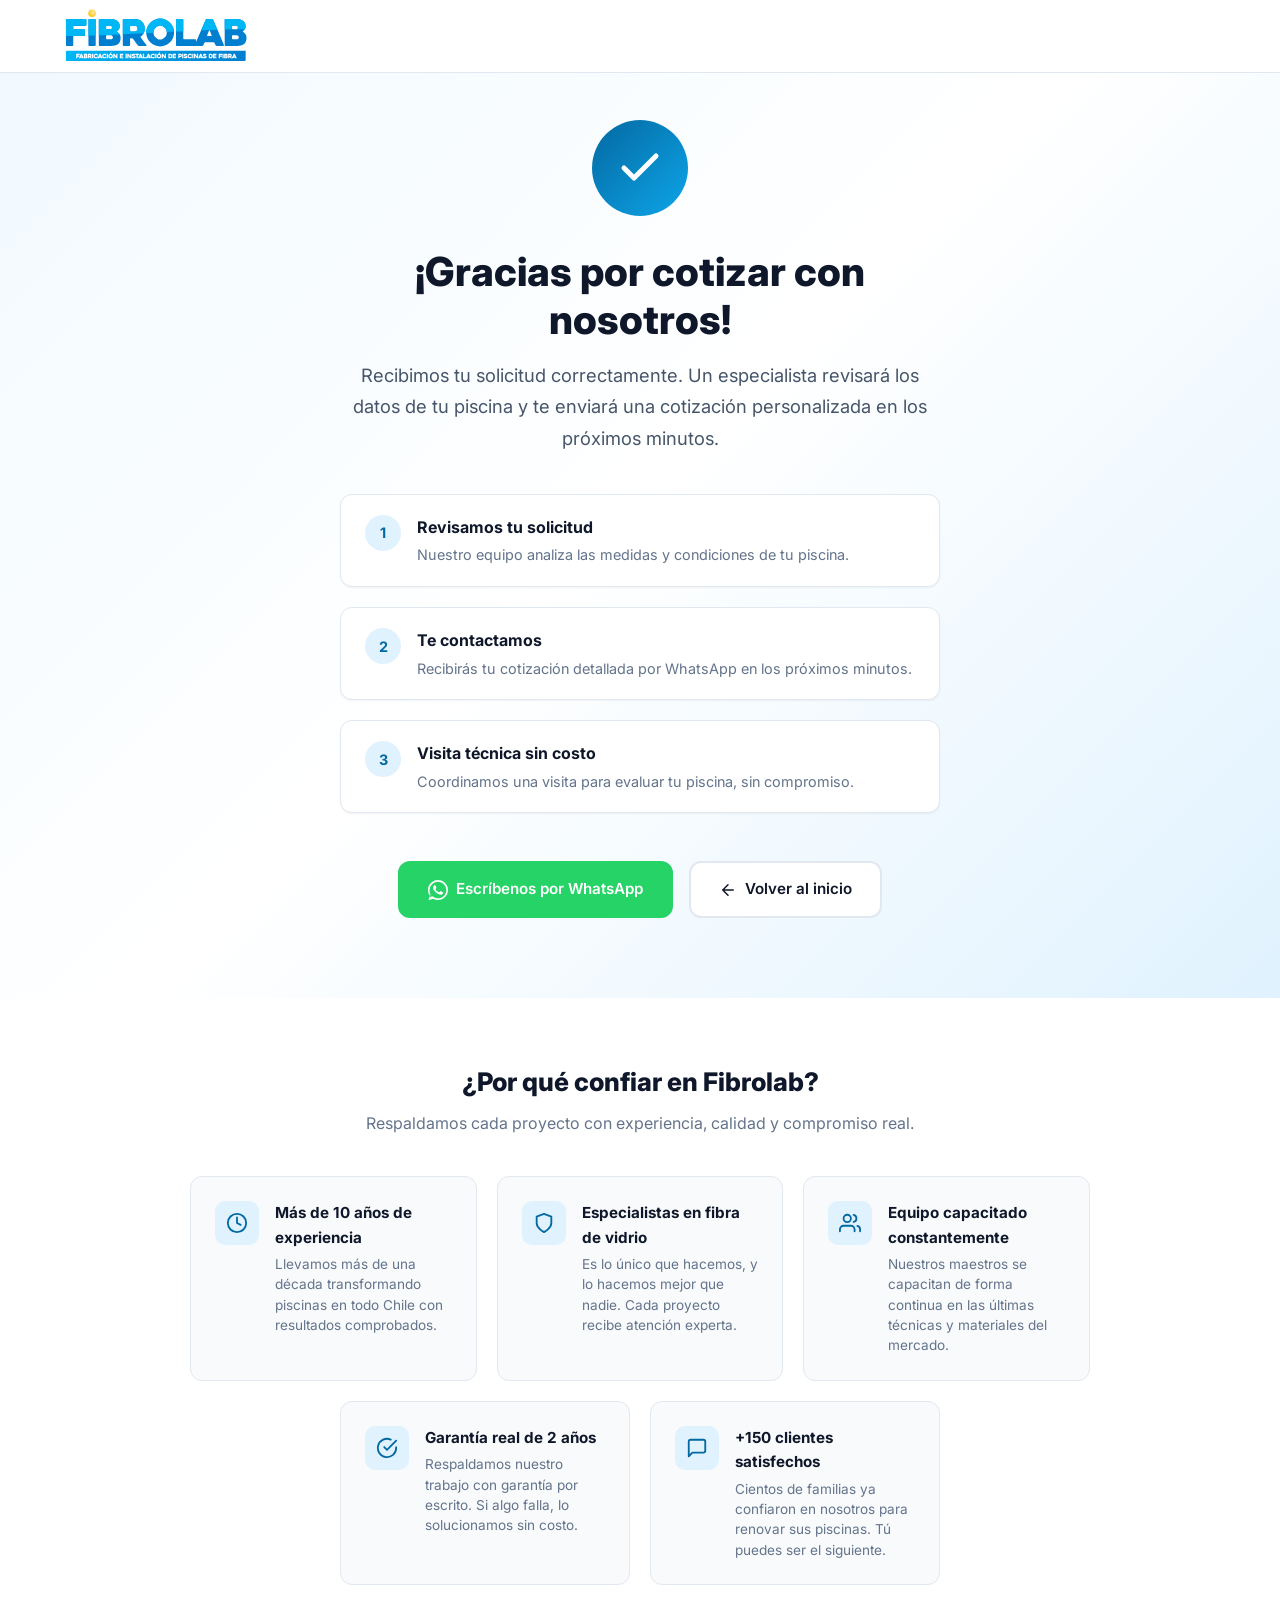
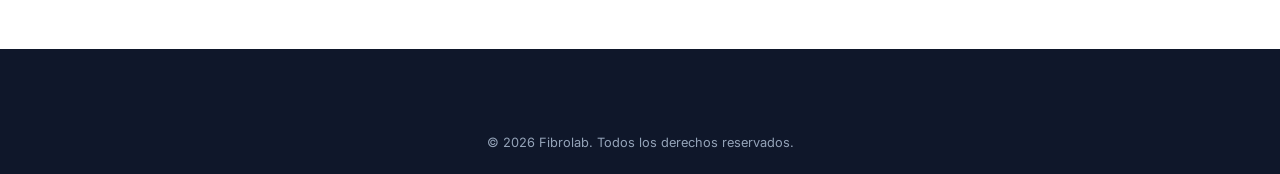
==== commit 513bad63: "Update client count to +150 on thank-you page Co-Authored-By: Claude Opus 4.6 <noreply@anthropic.com" ====
--- a/thank-you.html
+++ b/thank-you.html
@@ -382,7 +382,7 @@
                             <svg width="22" height="22" viewBox="0 0 24 24" fill="none" stroke="currentColor" stroke-width="2" stroke-linecap="round" stroke-linejoin="round"><path d="M21 15a2 2 0 01-2 2H7l-4 4V5a2 2 0 012-2h14a2 2 0 012 2z"/></svg>
                         </div>
                         <div class="trust-card-text">
-                            <h3>+500 clientes satisfechos</h3>
+                            <h3>+150 clientes satisfechos</h3>
                             <p>Cientos de familias ya confiaron en nosotros para renovar sus piscinas. Tú puedes ser el siguiente.</p>
                         </div>
                     </div>
